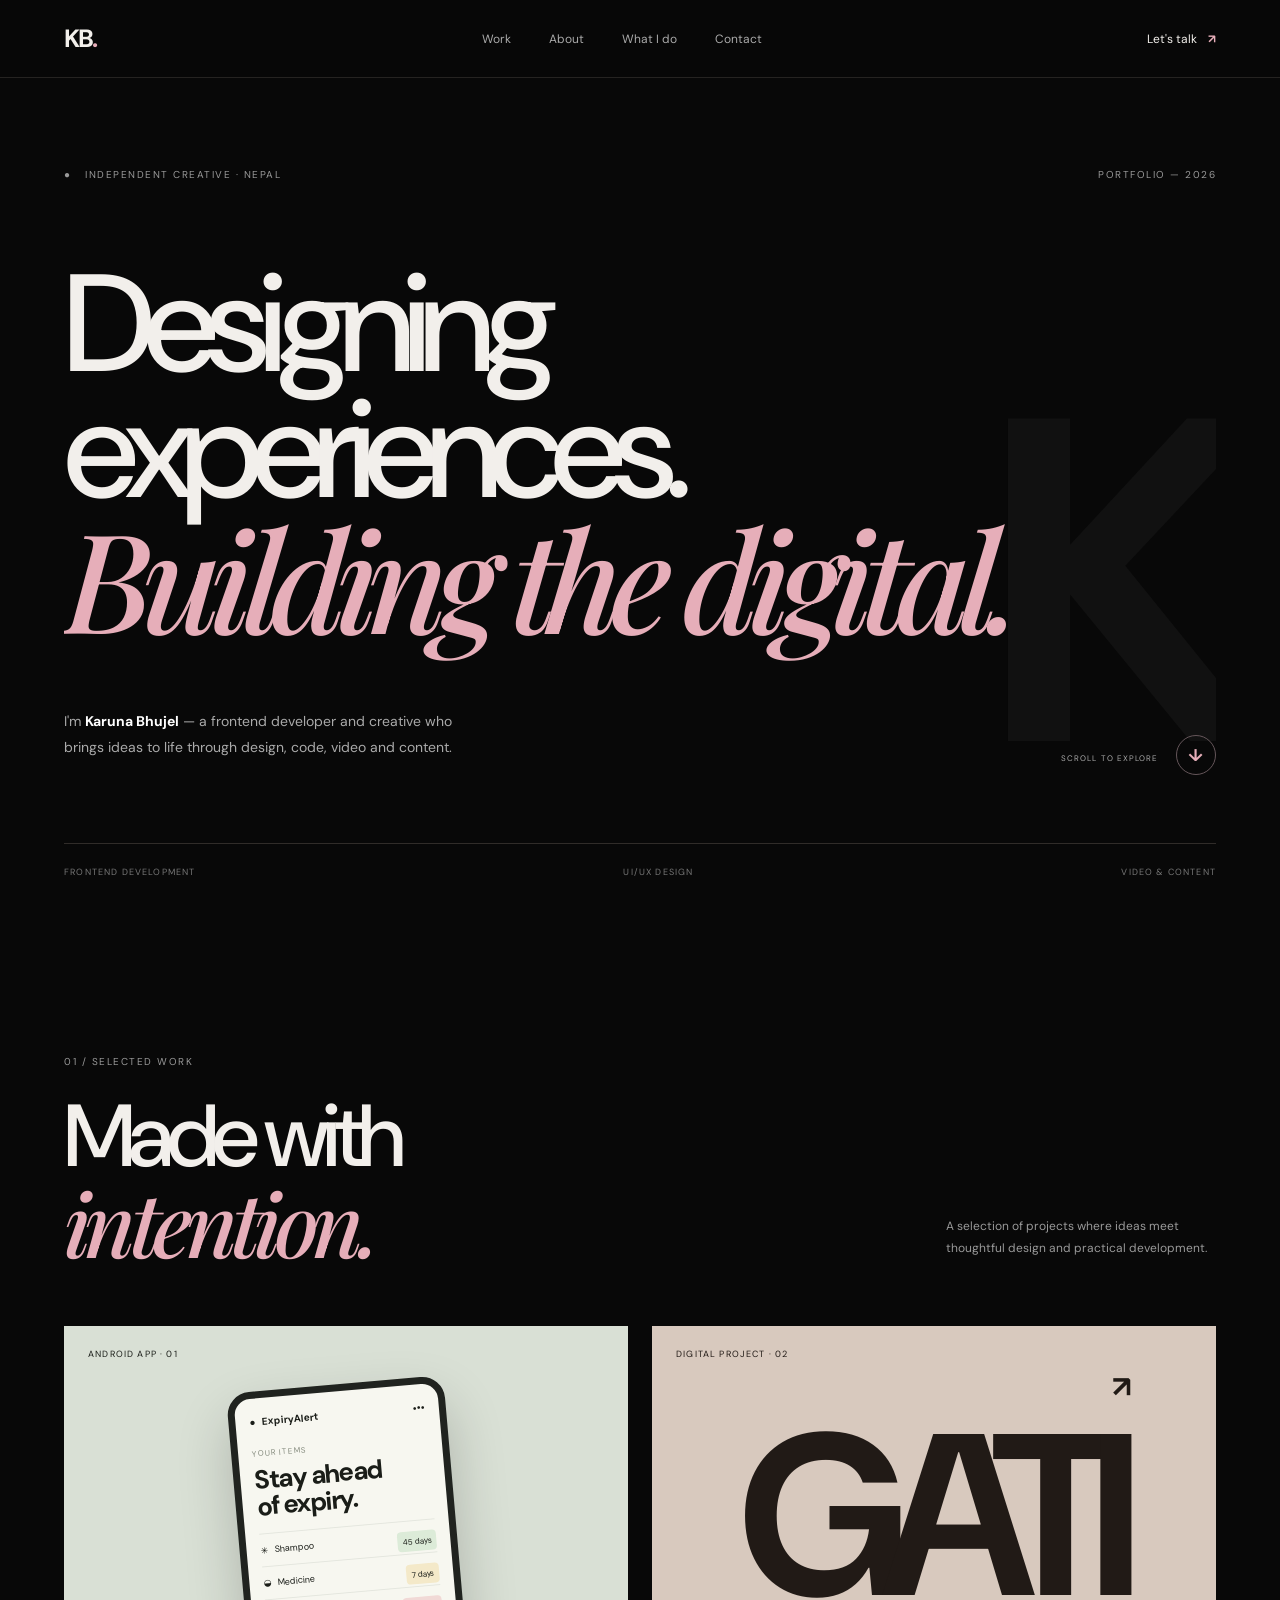
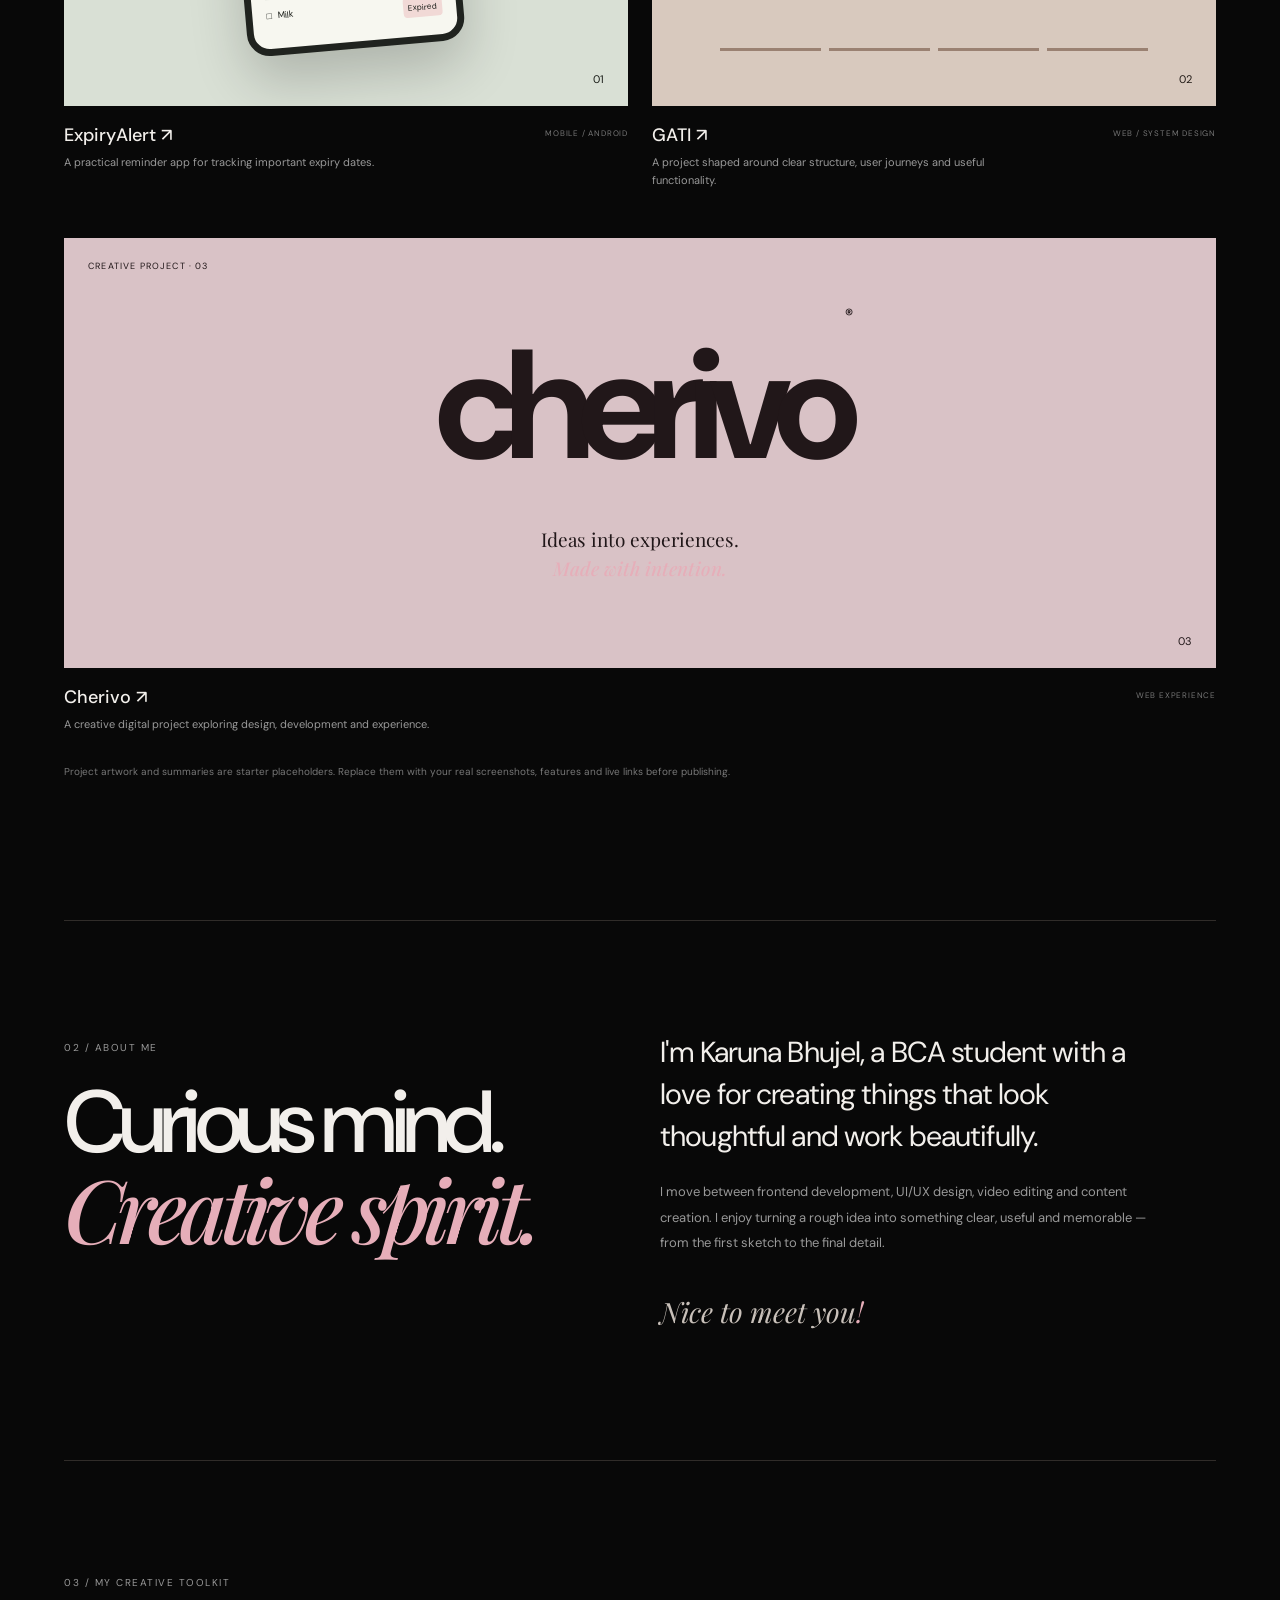
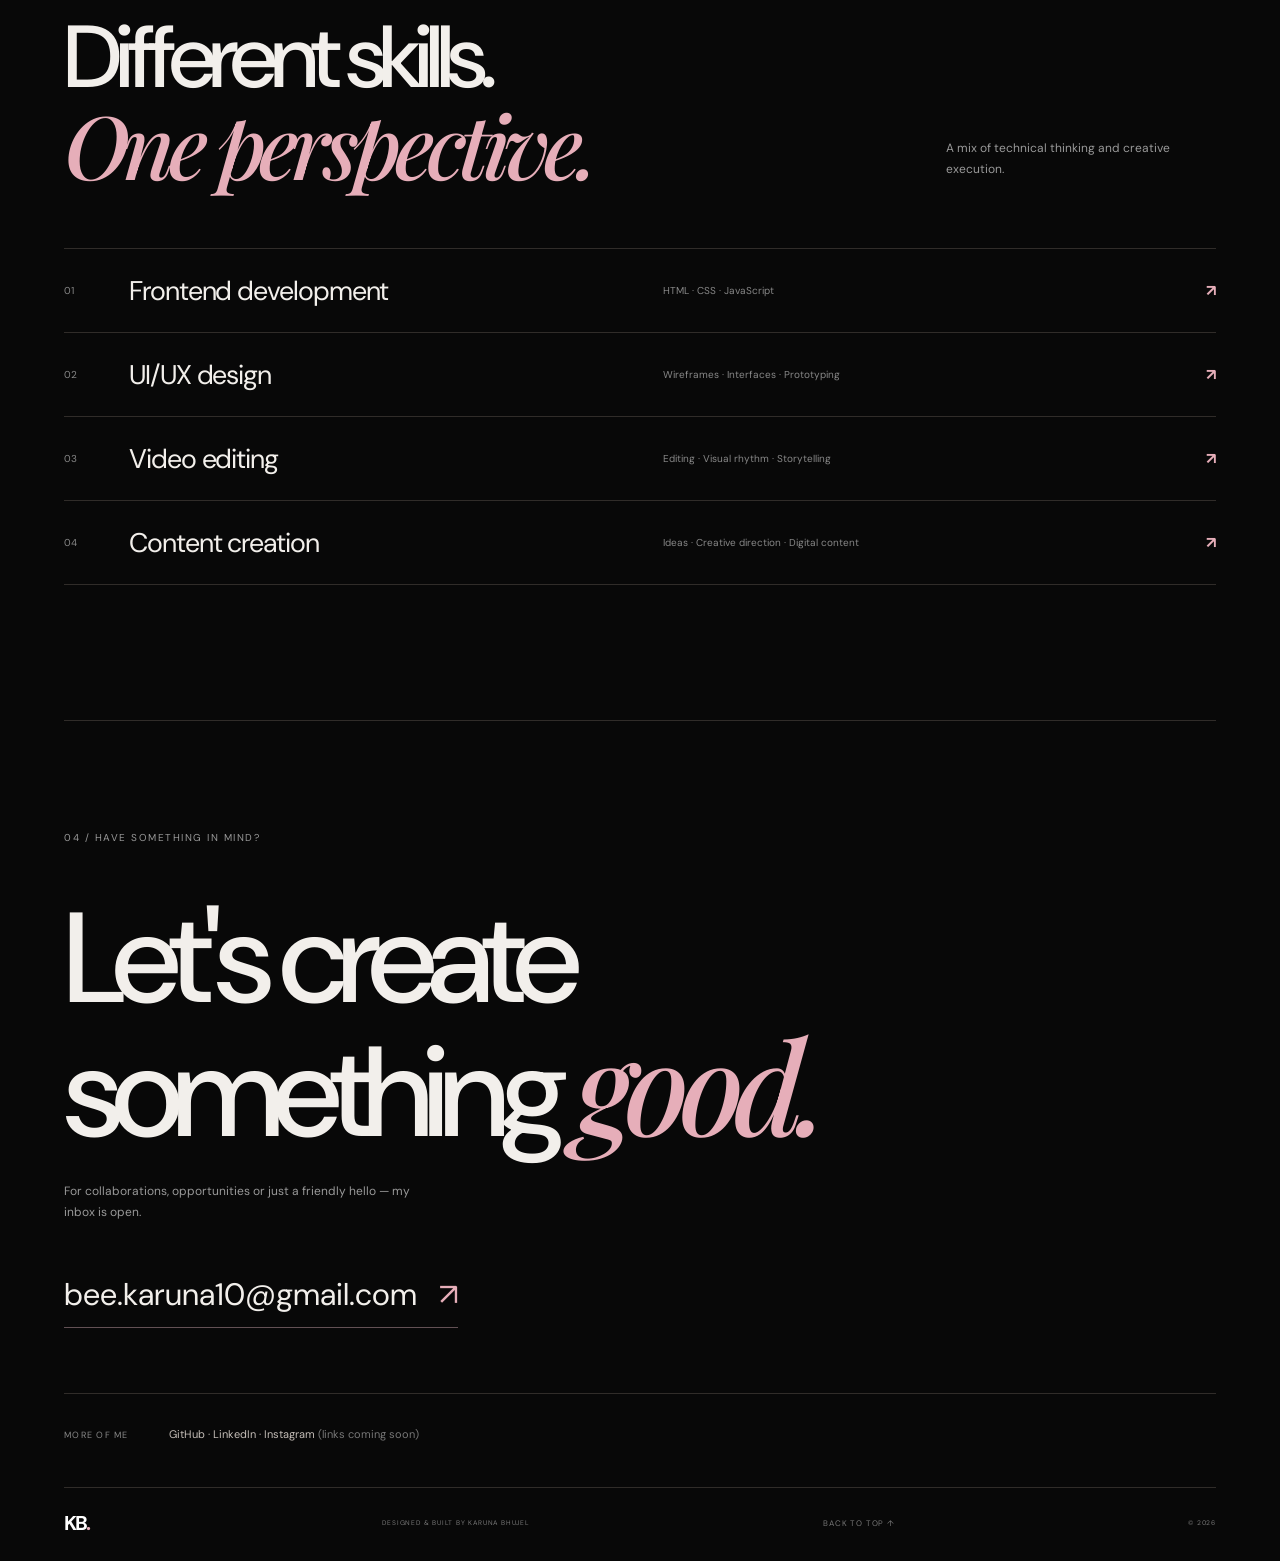
==== index.html @ ab454d73 "Add files via upload Upload portfolio files" ====
<!doctype html>
<html lang="en">
<head>
<meta charset="utf-8"><meta name="viewport" content="width=device-width, initial-scale=1">
<meta name="theme-color" content="#080808">
<meta name="description" content="Karuna Bhujel — frontend developer, UI/UX designer, video editor and content creator.">
<title>Karuna Bhujel — Creative Portfolio</title>
<link rel="preconnect" href="https://fonts.googleapis.com"><link rel="preconnect" href="https://fonts.gstatic.com" crossorigin>
<link href="https://fonts.googleapis.com/css2?family=DM+Sans:wght@400;500;600;700&family=Playfair+Display:ital,wght@1,500&display=swap" rel="stylesheet">
<link rel="stylesheet" href="style.css"><script src="script.js" defer></script>
</head>
<body>
<div class="progress"></div>
<header class="header"><a class="logo" href="#home">KB<span>.</span></a><button class="menu" aria-label="Open menu" aria-expanded="false"><i></i><i></i></button>
<nav><a href="#work">Work</a><a href="#about">About</a><a href="#services">What I do</a><a href="#contact">Contact</a></nav><a class="talk" href="#contact">Let's talk <b>↗</b></a></header>
<main>
<section class="hero wrap" id="home">
<div class="topline"><span class="eyebrow">● &nbsp; INDEPENDENT CREATIVE · NEPAL</span><span class="eyebrow">PORTFOLIO — 2026</span></div>
<h1 class="reveal">Designing<br>experiences.<br><em>Building the digital.</em></h1>
<div class="hero-bottom reveal"><p>I'm <strong>Karuna Bhujel</strong> — a frontend developer and creative who brings ideas to life through design, code, video and content.</p><a class="scroll" href="#work">SCROLL TO EXPLORE <b>↓</b></a></div>
<div class="hero-foot"><span>FRONTEND DEVELOPMENT</span><span>UI/UX DESIGN</span><span>VIDEO & CONTENT</span></div><div class="ghost">K<span>.</span></div>
</section>
<section class="section wrap" id="work"><div class="section-head reveal"><div><p class="eyebrow">01 / SELECTED WORK</p><h2>Made with<br><em>intention.</em></h2></div><p>A selection of projects where ideas meet thoughtful design and practical development.</p></div>
<div class="projects">
<article class="project reveal"><a class="art expiry" href="mailto:bee.karuna10@gmail.com?subject=About%20ExpiryAlert"><small>ANDROID APP · 01</small><div class="phone"><div class="phone-head">● &nbsp; ExpiryAlert <b>•••</b></div><label>YOUR ITEMS</label><h3>Stay ahead<br>of expiry.</h3><div class="item">✳ &nbsp; Shampoo <span class="green">45 days</span></div><div class="item">◒ &nbsp; Medicine <span class="yellow">7 days</span></div><div class="item">□ &nbsp; Milk <span class="red">Expired</span></div></div><i class="number">01</i></a><div class="caption"><div><h3>ExpiryAlert ↗</h3><p>A practical reminder app for tracking important expiry dates.</p></div><small>MOBILE / ANDROID</small></div></article>
<article class="project reveal"><a class="art gati" href="mailto:bee.karuna10@gmail.com?subject=About%20GATI"><small>DIGITAL PROJECT · 02</small><strong>GATI<span>↗</span></strong><div class="lines"><i></i><i></i><i></i><i></i></div><i class="number">02</i></a><div class="caption"><div><h3>GATI ↗</h3><p>A project shaped around clear structure, user journeys and useful functionality.</p></div><small>WEB / SYSTEM DESIGN</small></div></article>
<article class="project wide reveal"><a class="art cherivo" href="mailto:bee.karuna10@gmail.com?subject=About%20Cherivo"><small>CREATIVE PROJECT · 03</small><strong>cherivo<span>®</span></strong><p>Ideas into experiences.<br><em>Made with intention.</em></p><i class="number">03</i></a><div class="caption"><div><h3>Cherivo ↗</h3><p>A creative digital project exploring design, development and experience.</p></div><small>WEB EXPERIENCE</small></div></article></div>
<p class="note">Project artwork and summaries are starter placeholders. Replace them with your real screenshots, features and live links before publishing.</p></section>
<section class="section about wrap" id="about"><div class="section-head reveal"><div><p class="eyebrow">02 / ABOUT ME</p><h2>Curious mind.<br><em>Creative spirit.</em></h2></div></div><div class="about-copy reveal"><h3>I'm Karuna Bhujel, a BCA student with a love for creating things that look thoughtful and work beautifully.</h3><p>I move between frontend development, UI/UX design, video editing and content creation. I enjoy turning a rough idea into something clear, useful and memorable — from the first sketch to the final detail.</p><div class="signature">Nice to meet you<span>!</span></div></div></section>
<section class="section wrap services" id="services"><div class="section-head reveal"><div><p class="eyebrow">03 / MY CREATIVE TOOLKIT</p><h2>Different skills.<br><em>One perspective.</em></h2></div><p>A mix of technical thinking and creative execution.</p></div>
<div class="skill-list"><div class="skill reveal"><span>01</span><h3>Frontend development</h3><p>HTML · CSS · JavaScript</p><b>↗</b></div><div class="skill reveal"><span>02</span><h3>UI/UX design</h3><p>Wireframes · Interfaces · Prototyping</p><b>↗</b></div><div class="skill reveal"><span>03</span><h3>Video editing</h3><p>Editing · Visual rhythm · Storytelling</p><b>↗</b></div><div class="skill reveal"><span>04</span><h3>Content creation</h3><p>Ideas · Creative direction · Digital content</p><b>↗</b></div></div></section>
<section class="section contact wrap" id="contact"><p class="eyebrow reveal">04 / HAVE SOMETHING IN MIND?</p><h2 class="reveal">Let's create<br>something <em>good.</em></h2><p class="contact-copy reveal">For collaborations, opportunities or just a friendly hello — my inbox is open.</p><a class="email reveal" href="mailto:bee.karuna10@gmail.com">bee.karuna10@gmail.com <span>↗</span></a><div class="social"><small>MORE OF ME</small><p>GitHub · LinkedIn · Instagram <span>(links coming soon)</span></p></div><footer><a class="logo" href="#home">KB<span>.</span></a><small>DESIGNED & BUILT BY KARUNA BHUJEL</small><a href="#home">BACK TO TOP ↑</a><small>© 2026</small></footer></section>
</main></body></html>
---- style.css ----
*{box-sizing:border-box}html{scroll-behavior:smooth;
        scroll-padding-top:85px}body{margin:0;background:#080808;
        color:#f2efeb;
        font-family:'DM Sans',sans-serif;-webkit-font-smoothing:antialiased}a{color:inherit;
            text-decoration:none}::selection{background:#e6aeb9;
                color:#111}.wrap{width:min(1180px,90%);
                    margin:auto}.progress{position:fixed;
                        z-index:30;
                        top:0;
                        left:0;
                        height:2px;
                        width:0;
                        background:#e6aeb9}.header{height:78px;
                            padding:0 5%;display:flex;
                            align-items:center;
                            justify-content:space-between;
                            border-bottom:1px solid #252321;
                            position:sticky;
                            top:0;
                            z-index:20;
                            background:#080808ed;
                            backdrop-filter:blur(12px)}.logo{font-size:25px;
                                font-weight:700;
                                letter-spacing:-2px}.logo span,.talk b{color:#e6aeb9}.header nav{display:flex;gap:38px;
                                    font-size:12px;
                                    color:#aaa}.header nav a:hover,.talk:hover{color:#e6aeb9}.talk{font-size:12px}.talk b{margin-left:8px}.menu{display:none;background:none;
                                        border:0}.menu i{display:block;width:22px;
                                            height:1px;
                                            background:#fff;
                                            margin:6px}.hero{min-height:calc(100svh - 78px);
                                                padding-top:10vh;
                                                display:flex;
                                                flex-direction:column;
                                                position:relative;
                                                overflow:hidden}.topline{display:flex;justify-content:space-between}.eyebrow{font-size:10px;
                                                    letter-spacing:.15em;
                                                    color:#999}.hero h1{position:relative;
                                                        z-index:1;font-size:clamp(58px,10.8vw,145px);
                                                        line-height:.91;
                                                        letter-spacing:-.085em;
                                                        font-weight:500;
                                                        margin:9vh 0 5vh}.hero h1 em,h2 em,.cherivo em{font-family:'Playfair Display',serif;color:#e6aeb9;
                                                            font-weight:500}.hero-bottom{display:flex;
                                                                justify-content:space-between;
                                                                align-items:end;
                                                                position:relative;
                                                                z-index:1}.hero-bottom p{max-width:430px;
                                                                    font-size:14px;
                                                                    line-height:1.85;
                                                                    color:#aaa}.hero-bottom strong{color:#fff}.scroll{font-size:8px;
                                                                        letter-spacing:.13em;
                                                                        color:#aaa}.scroll b{display:inline-grid;place-items:center;
                                                                            width:40px;
                                                                            height:40px;
                                                                            border:1px solid #65565a;
                                                                            border-radius:50%;
                                                                            color:#e6aeb9;
                                                                            font-size:17px;
                                                                            margin-left:15px}.hero-foot{display:flex;justify-content:space-between;
                                                                                margin-top:auto;
                                                                                padding:22px 0;border-top:1px solid #302c29;
                                                                                color:#777;
                                                                                font-size:9px;
                                                                                letter-spacing:.13em}.ghost{position:absolute;
                                                                                    right:-2%;top:25%;
                                                                                    font-size:clamp(200px,36vw,480px);
                                                                                    font-weight:700;
                                                                                    letter-spacing:-.15em;color:#111;
                                                                                    pointer-events:none}.ghost span{color:#171214}.section{padding-top:145px}.section-head{display:flex;
                                                                                        justify-content:space-between;
                                                                                        align-items:end;
                                                                                        margin-bottom:55px}.section-head h2,.contact h2{font-size:clamp(48px,7vw,88px);
                                                                                            line-height:.98;
                                                                                            letter-spacing:-.075em;
                                                                                            font-weight:500;
                                                                                            margin:25px 0 0}.section-head>p{max-width:270px;
                                                                                                color:#999;
                                                                                                font-size:12px;
                                                                                                line-height:1.8}.projects{display:grid;
                                                                                                    grid-template-columns:1fr 1fr;
                                                                                                    gap:48px 24px}.wide{grid-column:1/-1}.art{height:380px;
                                                                                                        position:relative;
                                                                                                        display:flex;align-items:center;
                                                                                                        justify-content:center;
                                                                                                        overflow:hidden;
                                                                                                        transition:filter .3s}.art:hover{filter:brightness(1.06)}.art>small{position:absolute;
                                                                                                            top:22px;
                                                                                                            left:24px;
                                                                                                            font-size:9px;
                                                                                                            letter-spacing:.13em}.expiry{background:#d9e0d5;
                                                                                                                color:#1a1d18}.phone{width:218px;
                                                                                                                    background:#f7f7f0;
                                                                                                                    border:7px solid #20231f;
                                                                                                                    border-radius:23px;
                                                                                                                    padding:17px 14px;
                                                                                                                    box-shadow:0 25px 55px #0003;
                                                                                                                    transform:rotate(-5deg)}.phone-head{font-size:10px;
                                                                                                                        font-weight:bold}.phone-head b{float:right}.phone label{display:block;
                                                                                                                            font-size:8px;
                                                                                                                            color:#858b7e;
                                                                                                                            margin:20px 0 8px;
                                                                                                                            letter-spacing:.1em}.phone h3{font-size:26px;
                                                                                                                                line-height:1.02;letter-spacing:-1.5px;
                                                                                                                                margin:0 0 14px}.item{font-size:9px;
                                                                                                                                    padding:10px 0;
                                                                                                                                    border-top:1px solid #e5e7df}.item span{float:right;font-size:8px;
                                                                                                                                        padding:5px;
                                                                                                                                        border-radius:4px}.green{background:#dcebd8}.yellow{background:#f4e9c9}.red{background:#f1d9d6}.gati{background:#d8c9be;
                                                                                                                                            color:#211a16}.gati strong{font-size:clamp(120px,20vw,230px);
                                                                                                                                                letter-spacing:-.13em}.gati strong span{font-size:30px;
                                                                                                                                                    vertical-align:top;
                                                                                                                                                    letter-spacing:0}.lines{position:absolute;
                                                                                                                                                        bottom:55px;
                                                                                                                                                        left:12%;right:12%;
                                                                                                                                                        display:flex;
                                                                                                                                                        gap:8px}.lines i{height:3px;
                                                                                                                                                            background:#9a8172;
                                                                                                                                                            flex:1}.cherivo{height:430px;
                                                                                                                                                                background:#d9c2c6;
                                                                                                                                                                color:#211719;
                                                                                                                                                                flex-direction:column}.cherivo strong{font-size:clamp(70px,13vw,155px);
                                                                                                                                                                    letter-spacing:-.105em}.cherivo strong span{font-size:16px;
                                                                                                                                                                        vertical-align:top}.cherivo p{font-family:'Playfair Display',serif;
                                                                                                                                                                            font-size:19px;
                                                                                                                                                                            text-align:center;
                                                                                                                                                                            line-height:1.5}.number{position:absolute;
                                                                                                                                                                                right:24px;
                                                                                                                                                                                bottom:20px;
                                                                                                                                                                                font-size:11px;
                                                                                                                                                                                font-style:normal}.caption{display:flex;
                                                                                                                                                                                    justify-content:space-between;
                                                                                                                                                                                    padding-top:17px}.caption h3{font-size:18px;
                                                                                                                                                                                        font-weight:500;
                                                                                                                                                                                        margin:0 0 7px}.caption p{font-size:11px;
                                                                                                                                                                                            color:#999;line-height:1.6;
                                                                                                                                                                                            margin:0;max-width:390px}.caption small{font-size:8px;
                                                                                                                                                                                                letter-spacing:.1em;
                                                                                                                                                                                                color:#777;
                                                                                                                                                                                                white-space:nowrap;
                                                                                                                                                                                                padding-top:5px}.note{font-size:10px;
                                                                                                                                                                                                    color:#777;
                                                                                                                                                                                                    margin-top:30px;
                                                                                                                                                                                                    line-height:1.7}.about{border-top:1px solid #302c29;
                                                                                                                                                                                                        margin-top:140px;
                                                                                                                                                                                                        padding-top:110px;
                                                                                                                                                                                                        display:grid;
                                                                                                                                                                                                        grid-template-columns:1fr 1fr;
                                                                                                                                                                                                        gap:40px}.about .section-head{display:block;
                                                                                                                                                                                                            margin:0}.about-copy{max-width:490px}.about-copy h3{font-size:clamp(21px,2.6vw,29px);
                                                                                                                                                                                                                font-weight:400;
                                                                                                                                                                                                                line-height:1.45;
                                                                                                                                                                                                                letter-spacing:-.03em;
                                                                                                                                                                                                                margin:0 0 22px}.about-copy p{font-size:13px;
                                                                                                                                                                                                                    line-height:1.95;
                                                                                                                                                                                                                    color:#999}.signature{font-family:'Playfair Display',serif;
                                                                                                                                                                                                                        font-style:italic;
                                                                                                                                                                                                                        font-size:28px;
                                                                                                                                                                                                                        margin-top:38px;
                                                                                                                                                                                                                        color:#c8c0b9}.signature span{color:#e6aeb9}.services{border-top:1px solid #302c29;
                                                                                                                                                                                                                            margin-top:130px;
                                                                                                                                                                                                                            padding-top:105px;
                                                                                                                                                                                                                            padding-bottom:135px}.skill-list{border-top:1px solid #302c29}.skill{display:grid;
                                                                                                                                                                                                                                grid-template-columns:50px 1fr 1fr 20px;
                                                                                                                                                                                                                                gap:15px;
                                                                                                                                                                                                                                align-items:center;
                                                                                                                                                                                                                                padding:24px 0;
                                                                                                                                                                                                                                border-bottom:1px solid #302c29;
                                                                                                                                                                                                                                transition:padding .25s}.skill:hover{padding-left:8px}.skill>span,.skill p{font-size:10px;
                                                                                                                                                                                                                                    color:#888}.skill h3{font-size:clamp(18px,2.3vw,27px);
                                                                                                                                                                                                                                        font-weight:400;
                                                                                                                                                                                                                                        letter-spacing:-.04em;
                                                                                                                                                                                                                                        margin:0}.skill p{margin:0}.skill b{color:#e6aeb9;text-align:right}.contact{border-top:1px solid #302c29;
                                                                                                                                                                                                                                            padding-top:100px;
                                                                                                                                                                                                                                            padding-bottom:25px}.contact h2{font-size:clamp(62px,10vw,130px);
                                                                                                                                                                                                                                                margin:52px 0 25px}.contact-copy{max-width:350px;
                                                                                                                                                                                                                                                    color:#999;
                                                                                                                                                                                                                                                    font-size:12px;
                                                                                                                                                                                                                                                    line-height:1.8}.email{display:inline-block;
                                                                                                                                                                                                                                                        font-size:clamp(17px,3vw,31px);
                                                                                                                                                                                                                                                        margin:38px 0 65px;
                                                                                                                                                                                                                                                        border-bottom:1px solid #625054;
                                                                                                                                                                                                                                                        padding-bottom:12px}.email span{color:#e6aeb9;
                                                                                                                                                                                                                                                            margin-left:15px}.social{display:flex;gap:40px;
                                                                                                                                                                                                                                                                align-items:baseline;
                                                                                                                                                                                                                                                                border-top:1px solid #302c29;padding:22px 0 35px}.social small{font-size:9px;letter-spacing:.14em;color:#888}.social p{font-size:11px;color:#c5beb8}.social p span{color:#777}footer{border-top:1px solid #302c29;padding-top:22px;display:flex;justify-content:space-between;align-items:center;color:#777;font-size:8px;letter-spacing:.1em}footer .logo{color:#fff;font-size:20px}.reveal{opacity:0;transform:translateY(22px);transition:opacity .7s ease,transform .7s ease}.reveal.visible{opacity:1;transform:none}@media(max-width:700px){.header{height:70px}.menu{display:block}.header nav{display:none;position:absolute;top:69px;left:0;right:0;background:#0d0d0d;padding:24px 5%;flex-direction:column;gap:22px;border-bottom:1px solid #302c29}.header nav.open{display:flex}.talk{display:none}.hero{min-height:calc(92svh - 70px);padding-top:11vh}.hero h1{font-size:clamp(54px,13vw,88px);margin:10vh 0 6vh}.hero-bottom{align-items:start;flex-direction:column;gap:20px}.hero-bottom p{font-size:13px}.hero-foot{gap:12px;flex-wrap:wrap;font-size:7px}.section{padding-top:95px}.section-head{display:block;margin-bottom:38px}.section-head h2{margin-top:23px}.section-head>p{margin-top:20px}.projects{grid-template-columns:1fr;gap:37px}.wide{grid-column:auto}.art,.cherivo{height:330px}.about{grid-template-columns:1fr;gap:32px;margin-top:95px;padding-top:85px}.services{margin-top:95px;padding-top:85px;padding-bottom:95px}.skill{grid-template-columns:28px 1fr 20px;gap:10px}.skill p{grid-column:2;margin-top:4px}.skill b{grid-column:3;grid-row:1/3}.contact{padding-top:80px}.contact h2{margin-top:40px}.email{font-size:18px;margin-bottom:50px}.social{display:block}.social p{margin-top:14px}footer{gap:15px;flex-wrap:wrap}footer small:nth-of-type(1){display:none}}@media(prefers-reduced-motion:reduce){html{scroll-behavior:auto}.reveal{opacity:1;transform:none;transition:none}.skill{transition:none}}
                                                                                                                                                                                                                                                                /* Hide Netlify badge */
    #netlify-badge,
    a[href*="netlify.com"] img {
        display: none !important;
    }
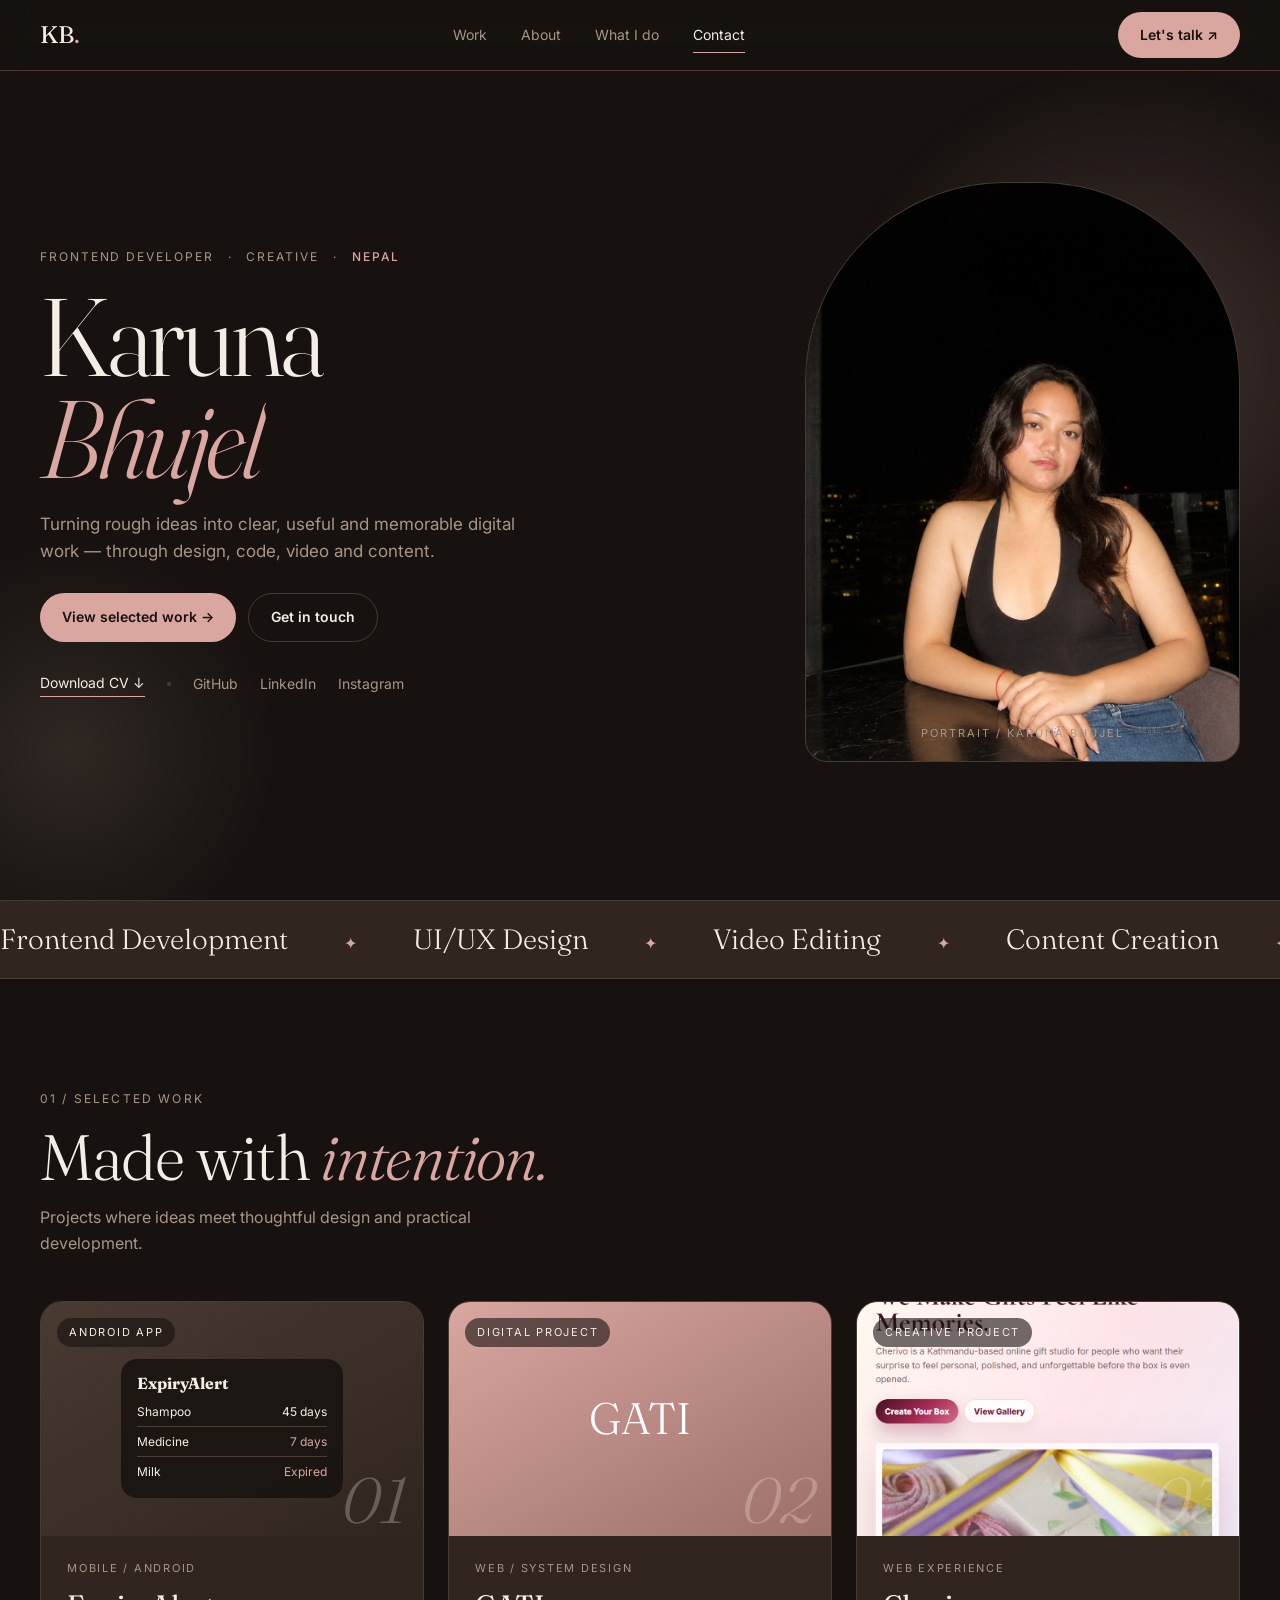
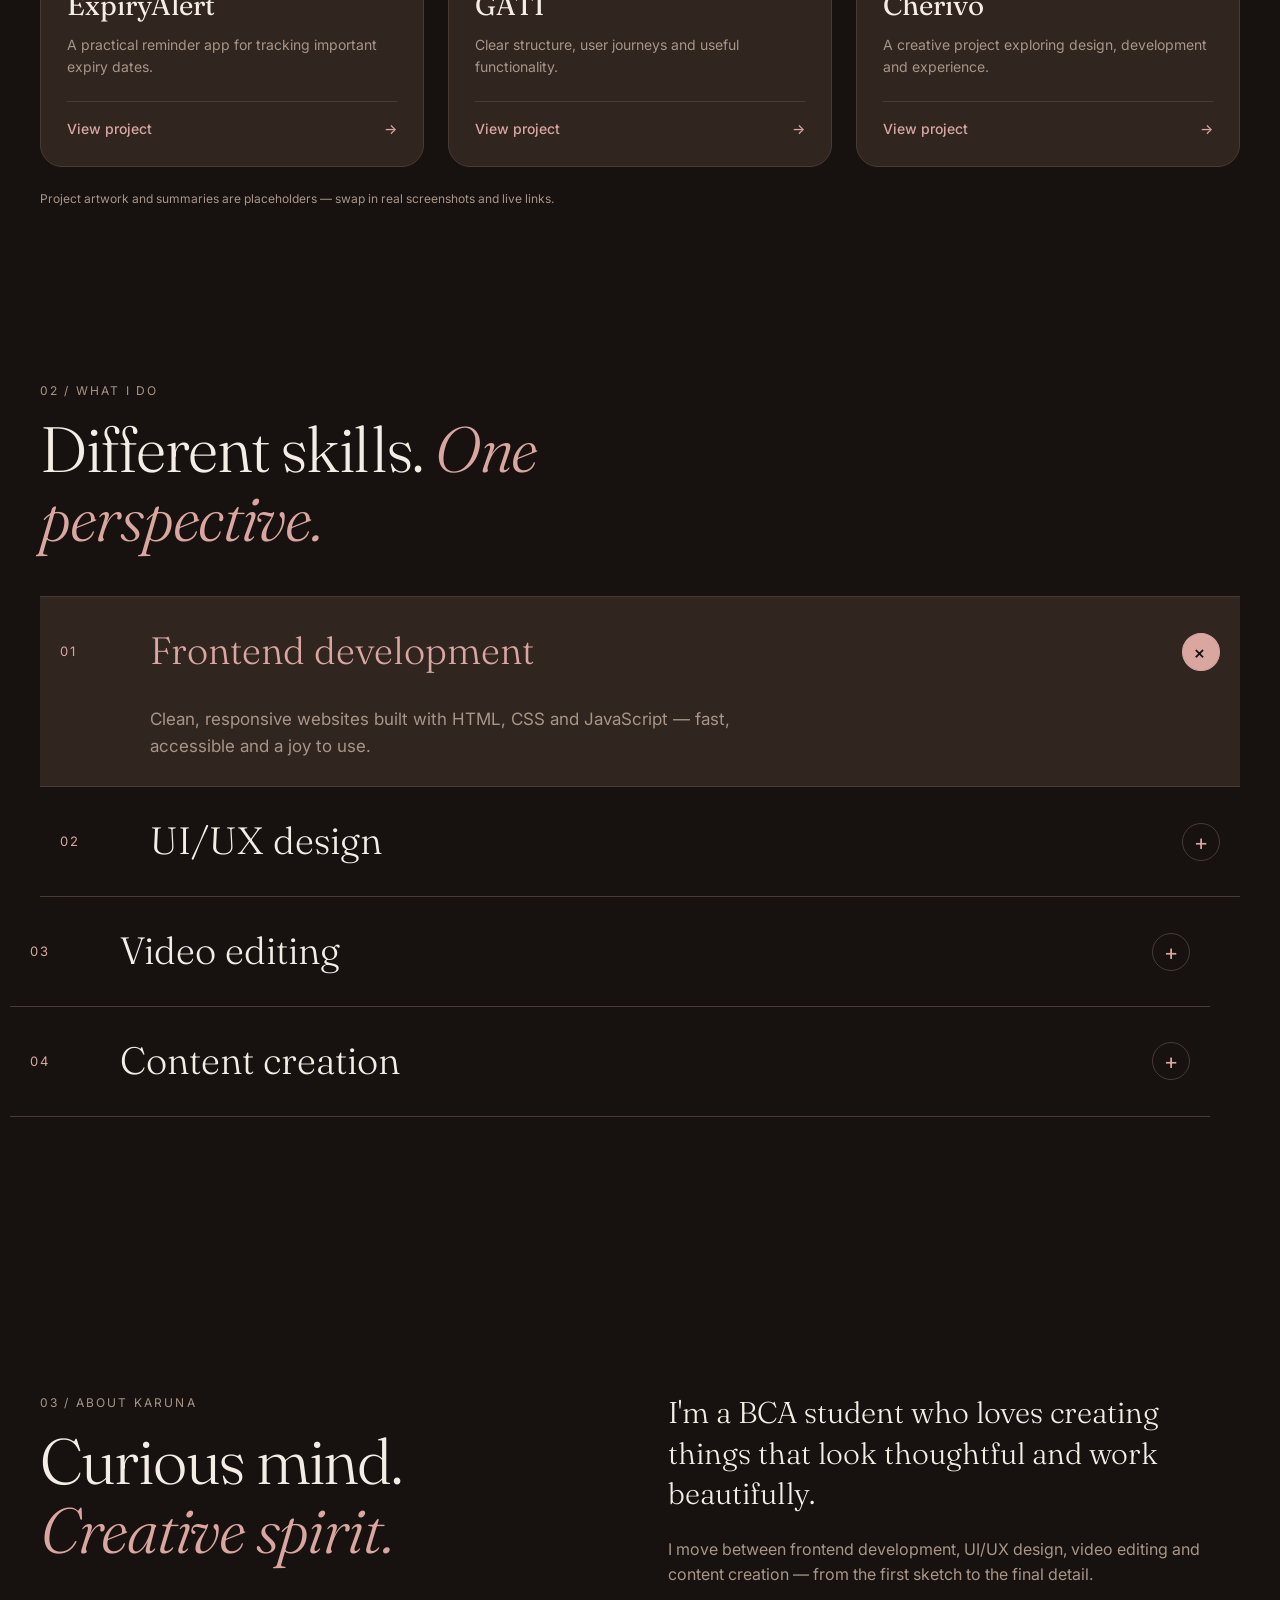
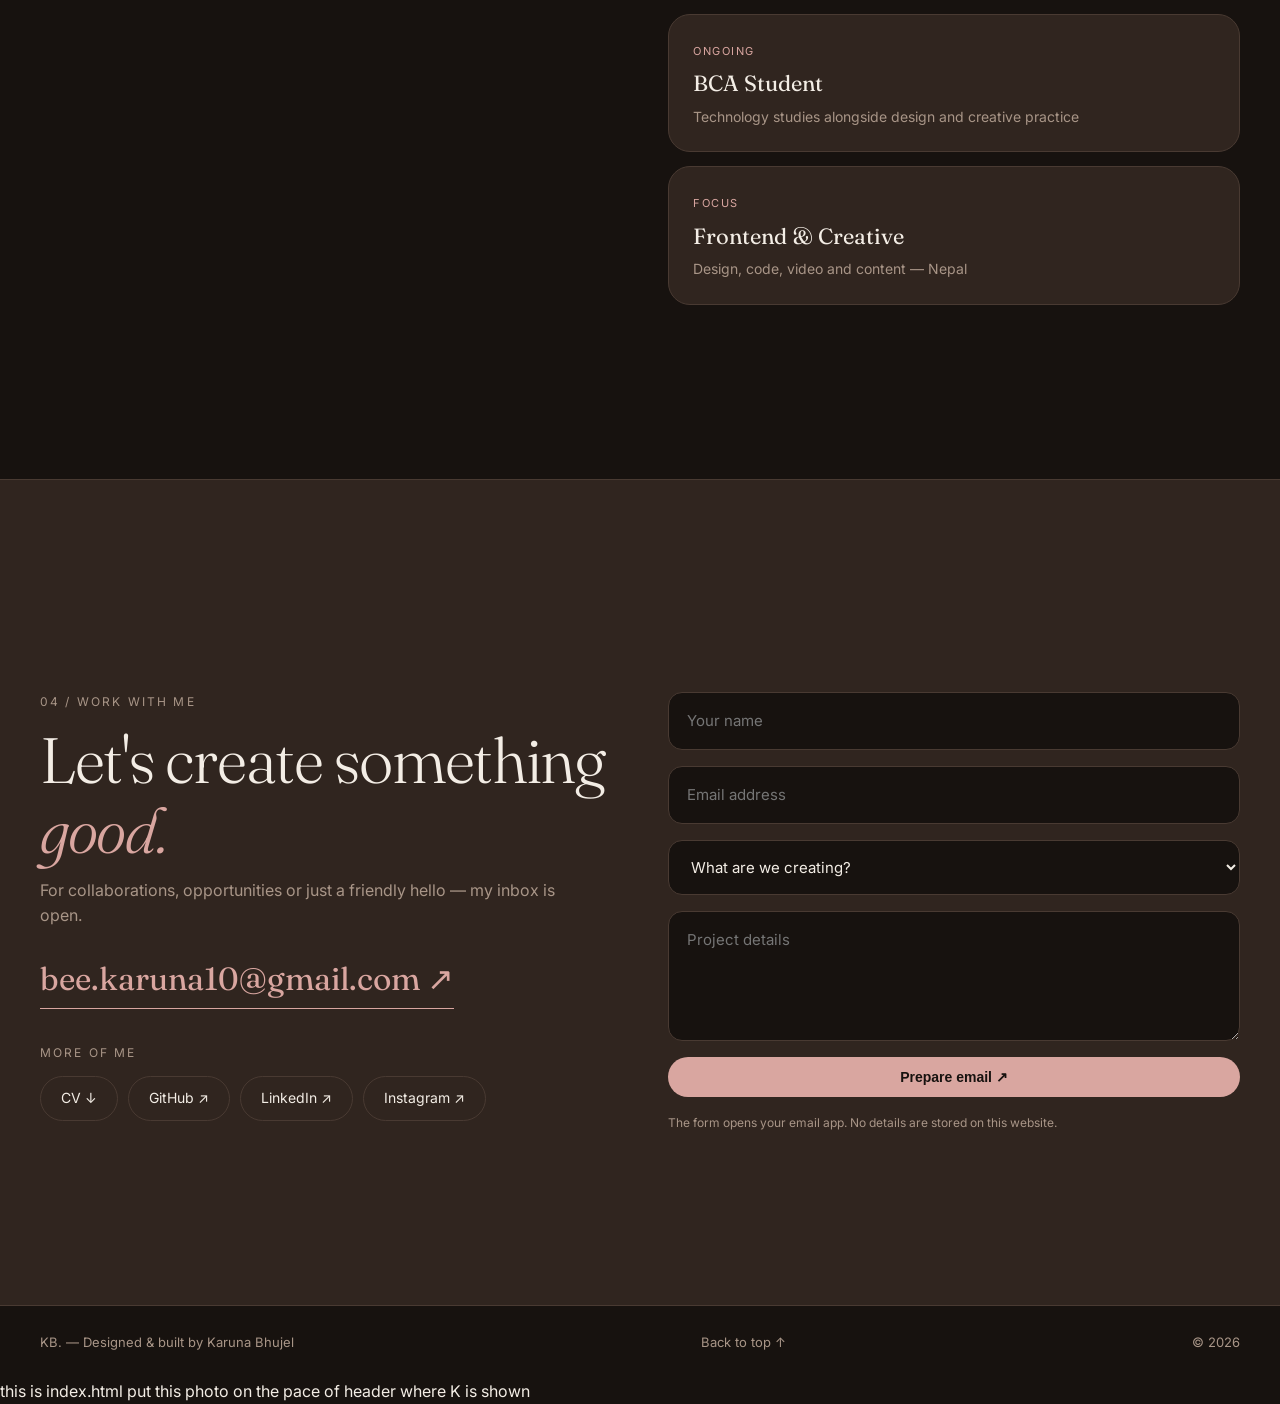
==== commit 45fb7213: "Add files via upload" ====
--- a/index.html
+++ b/index.html
@@ -1,33 +1,483 @@
 <!doctype html>
 <html lang="en">
 <head>
-<meta charset="utf-8"><meta name="viewport" content="width=device-width, initial-scale=1">
-<meta name="theme-color" content="#080808">
-<meta name="description" content="Karuna Bhujel — frontend developer, UI/UX designer, video editor and content creator.">
-<title>Karuna Bhujel — Creative Portfolio</title>
-<link rel="preconnect" href="https://fonts.googleapis.com"><link rel="preconnect" href="https://fonts.gstatic.com" crossorigin>
-<link href="https://fonts.googleapis.com/css2?family=DM+Sans:wght@400;500;600;700&family=Playfair+Display:ital,wght@1,500&display=swap" rel="stylesheet">
-<link rel="stylesheet" href="style.css"><script src="script.js" defer></script>
+<meta charset="utf-8">
+<meta name="viewport" content="width=device-width, initial-scale=1">
+<title>Karuna Bhujel — Frontend Developer & Creative</title>
+<meta name="description" content="Karuna Bhujel — frontend developer, UI/UX designer, video editor and content creator based in Nepal.">
+<meta name="theme-color" content="#17120F">
+<link rel="preconnect" href="https://fonts.googleapis.com">
+<link rel="preconnect" href="https://fonts.gstatic.com" crossorigin>
+<link href="https://fonts.googleapis.com/css2?family=Fraunces:ital,opsz,wght@0,9..144,300;0,9..144,400;1,9..144,300;1,9..144,400&family=Inter:wght@400;500;600&display=swap" rel="stylesheet">
+<style>
+:root{
+  --bg:#17120F;          /* Espresso: main background */
+  --bg-2:#30251F;        /* Soft Mocha: cards and sections */
+  --line:#493A32;        /* Warm Border: borders and dividers */
+  --text:#F3EDE5;        /* Warm Cream: headings and primary text */
+  --muted:#A89587;       /* Muted Taupe: secondary text */
+  --accent:#D9A6A0;      /* Dusty Rose: main accent */
+  --accent-2:#A89587;    /* Taupe for small labels */
+  --radius:22px;
+  --serif:'Fraunces',Georgia,serif;
+  --sans:'Inter',system-ui,sans-serif;
+}
+*{box-sizing:border-box;margin:0;padding:0}
+html{scroll-behavior:smooth;scroll-snap-type:y proximity}
+body{background:var(--bg);color:var(--text);font-family:var(--sans);line-height:1.6;-webkit-font-smoothing:antialiased;overflow-x:hidden}
+a{color:inherit;text-decoration:none}
+em{font-family:var(--serif);font-style:italic;font-weight:300;color:var(--accent)}
+.wrap{width:min(1200px,100% - 48px);margin-inline:auto}
+section{min-height:100svh;display:flex;align-items:center;padding:96px 0 56px;position:relative;scroll-snap-align:start}
+.eyebrow{font-size:12px;letter-spacing:.18em;text-transform:uppercase;color:var(--muted);margin-bottom:14px}
+h2{font-family:var(--serif);font-weight:300;font-size:clamp(34px,5.2vw,64px);line-height:1.08;letter-spacing:-.02em;max-width:16ch}
+.lead{color:var(--muted);max-width:52ch;margin-top:14px}
+
+/* nav */
+header{position:fixed;inset:0 0 auto 0;z-index:50;backdrop-filter:blur(14px);background:rgba(23,18,15,.78);border-bottom:1px solid var(--line)}
+.nav{display:flex;align-items:center;justify-content:space-between;height:70px}
+.logo{font-family:var(--serif);font-size:24px}
+.logo span{color:var(--accent)}
+.links{display:flex;gap:34px;font-size:14px;color:var(--muted)}
+.links a{position:relative;transition:color .25s}
+.links a::after{content:"";position:absolute;left:0;right:0;bottom:-7px;height:1px;background:var(--accent);transform:scaleX(0);transform-origin:left;transition:transform .35s}
+.links a:hover,.links a.active{color:var(--text)}
+.links a:hover::after,.links a.active::after{transform:scaleX(1)}
+.btn{display:inline-flex;align-items:center;gap:8px;padding:12px 22px;border-radius:999px;background:var(--accent);color:#17120F;font-weight:600;font-size:14px;transition:.25s}
+.btn{transform:translate(var(--bx,0px),var(--by,0px))}
+.btn:hover{transform:translate(var(--bx,0px),calc(var(--by,0px) - 2px));background:#e6bab5}
+.btn.ghost{background:transparent;color:var(--text);border:1px solid var(--line)}
+.btn.ghost:hover{border-color:var(--accent);color:var(--accent)}
+.menu{display:none;background:none;border:1px solid var(--line);color:var(--text);padding:8px 16px;border-radius:999px;font:inherit;font-size:13px;cursor:pointer}
+.drawer{display:none;flex-direction:column;padding:10px 24px 26px;border-top:1px solid var(--line)}
+.drawer a{padding:16px 0;border-bottom:1px solid var(--line);font-family:var(--serif);font-size:26px}
+.drawer a small{font-family:var(--sans);font-size:11px;color:var(--accent);margin-right:12px;letter-spacing:.15em}
+.drawer.open{display:flex;animation:drop .3s ease both}
+
+/* hero */
+.hero{min-height:100svh;display:flex;align-items:center;padding:100px 0 56px;overflow:hidden}
+.hero::before{content:"";position:absolute;width:620px;height:620px;right:-160px;top:6%;border-radius:50%;background:radial-gradient(circle,rgba(217,166,160,.22),transparent 68%);filter:blur(10px)}
+.hero::after{content:"";position:absolute;width:420px;height:420px;left:-140px;bottom:-60px;border-radius:50%;background:radial-gradient(circle,rgba(168,149,135,.16),transparent 70%)}
+.hero .wrap{position:relative;z-index:1;display:grid;grid-template-columns:1.25fr .75fr;gap:40px;align-items:center}
+.meta{display:flex;gap:14px;flex-wrap:wrap;font-size:12px;letter-spacing:.16em;text-transform:uppercase;color:var(--muted);margin-bottom:20px}
+.meta b{color:var(--accent);font-weight:500}
+h1{font-family:var(--serif);font-weight:300;font-size:clamp(52px,8.6vw,124px);line-height:.92;letter-spacing:-.035em}
+h1 em{display:block}
+.hero p{color:var(--muted);max-width:46ch;margin:22px 0 28px;font-size:17px}
+.cta{display:flex;flex-wrap:wrap;gap:12px}
+.portrait{aspect-ratio:3/4;border-radius:200px 200px var(--radius) var(--radius);border:1px solid var(--line);background:
+  linear-gradient(160deg,rgba(217,166,160,.38),rgba(168,149,135,.18)),var(--bg-2);display:grid;place-items:center;position:relative;overflow:hidden}
+.portrait span{font-family:var(--serif);font-size:140px;font-style:italic;font-weight:300;color:rgba(243,238,230,.9)}
+.portrait small{position:absolute;bottom:18px;left:0;right:0;text-align:center;font-size:11px;letter-spacing:.18em;text-transform:uppercase;color:var(--muted)}
+.portrait img{position:absolute;inset:0;width:100%;height:100%;object-fit:cover}
+
+/* marquee */
+.marquee{border-block:1px solid var(--line);overflow:hidden;padding:16px 0;background:var(--bg-2)}
+.track{display:flex;gap:56px;white-space:nowrap;animation:slide 26s linear infinite;width:max-content;font-family:var(--serif);font-size:28px;font-weight:300}
+.track span::after{content:"✦";color:var(--accent);margin-left:56px;font-size:16px}
+@keyframes slide{to{transform:translateX(-50%)}}
+
+/* work */
+.projects{display:grid;gap:24px;margin-top:44px;grid-template-columns:repeat(3,1fr)}
+.card{position:relative;border:1px solid var(--line);border-radius:var(--radius);background:var(--bg-2);overflow:hidden;transition:.35s;display:flex;flex-direction:column}
+.card:hover{transform:translateY(-8px);border-color:var(--accent)}
+.thumb{height:clamp(230px,26vh,300px);display:grid;place-items:center;position:relative;overflow:hidden}
+.card:nth-child(1) .thumb{background:linear-gradient(150deg,#493A32,#30251F)}
+.card:nth-child(2) .thumb{background:linear-gradient(150deg,#D9A6A0,#9c6f69)}
+.card:nth-child(3) .thumb{background:linear-gradient(150deg,#A89587,#5e4e44)}
+.thumb .tag{position:absolute;top:16px;left:16px;font-size:11px;letter-spacing:.16em;text-transform:uppercase;background:rgba(23,18,15,.6);padding:6px 12px;border-radius:999px}
+.thumb .num{position:absolute;bottom:4px;right:16px;line-height:1;font-family:var(--serif);font-style:italic;font-size:64px;opacity:.28;font-weight:300}
+.thumb .mock{width:58%;padding:12px 16px;margin-top:20px;border-radius:16px;background:rgba(23,18,15,.85);font-size:12px}
+.mock .row{display:flex;justify-content:space-between;padding:5px 0;border-bottom:1px solid var(--line)}
+.mock .row:last-child{border:0}.mock .warn{color:var(--accent)}
+.thumb .word{font-family:var(--serif);font-size:44px;font-weight:300;color:#fff}
+.info{padding:24px 26px 26px;display:flex;flex-direction:column;flex:1}
+.info small{color:var(--accent-2);font-size:11px;letter-spacing:.16em}
+.info h3{font-family:var(--serif);font-weight:400;font-size:28px;margin:6px 0}
+.info p{color:var(--muted);font-size:14px;margin-bottom:22px;flex:1}
+.info .go{display:flex;justify-content:space-between;align-items:center;margin-top:auto;padding-top:16px;border-top:1px solid var(--line);font-size:14px;font-weight:500;color:var(--accent)}
+.info .go::after{content:"";position:absolute;inset:0}
+.info .go span{transition:transform .3s}
+.card:hover .go span{transform:translateX(5px)}
+.info .go:focus-visible{outline:2px solid var(--accent);outline-offset:-2px}
+.note{margin-top:22px;font-size:12px;color:var(--muted)}
+
+/* services */
+
+.acc{margin-top:44px;border-top:1px solid var(--line)}
+.acc-item{border-bottom:1px solid var(--line);transition:background .3s}
+.acc-item.open{background:var(--bg-2)}
+.acc-head{width:100%;display:grid;grid-template-columns:70px 1fr 40px;gap:20px;align-items:center;padding:24px 20px;background:none;border:0;color:inherit;font:inherit;text-align:left;cursor:pointer}
+.acc-head .n{color:var(--accent);font-size:13px;letter-spacing:.14em}
+.acc-head h3{font-family:var(--serif);font-weight:300;font-size:clamp(24px,3vw,38px);transition:color .25s}
+.acc-head:hover h3,.acc-item.open h3{color:var(--accent)}
+.acc-head:focus-visible{outline:2px solid var(--accent);outline-offset:-2px}
+.acc-head .ico{width:38px;height:38px;border:1px solid var(--line);border-radius:50%;display:grid;place-items:center;justify-self:end;color:var(--accent);font-size:22px;line-height:1;transition:.3s}
+.acc-item.open .ico{transform:rotate(45deg);background:var(--accent);border-color:var(--accent);color:#17120F}
+.acc-panel{display:grid;grid-template-rows:0fr;transition:grid-template-rows .4s ease}
+.acc-item.open .acc-panel{grid-template-rows:1fr}
+.acc-panel>div{overflow:hidden}
+.acc-panel p{padding:0 20px 26px 110px;max-width:68ch;color:var(--muted);font-size:17px}
+
+/* about */
+.about{display:grid;grid-template-columns:1fr 1fr;gap:56px;align-items:start}
+.about p{color:var(--muted);margin-bottom:18px}
+.about .big{font-family:var(--serif);font-size:clamp(22px,2.4vw,30px);font-weight:300;color:var(--text);line-height:1.35}
+.facts{display:grid;gap:14px;margin-top:26px}
+.fact{padding:22px 24px;border:1px solid var(--line);border-radius:var(--radius);background:var(--bg-2)}
+.fact small{color:var(--accent);letter-spacing:.14em;font-size:11px;text-transform:uppercase}
+.fact h4{font-family:var(--serif);font-weight:400;font-size:22px;margin:4px 0 2px}
+.fact span{color:var(--muted);font-size:14px}
+
+/* contact */
+.contact{background:var(--bg-2);border-top:1px solid var(--line);min-height:calc(100svh - 74px)}
+.cgrid{display:grid;grid-template-columns:1fr 1fr;gap:56px;align-items:start}
+.mail{display:inline-block;margin-top:24px;font-family:var(--serif);font-size:clamp(20px,2.6vw,32px);border-bottom:1px solid var(--accent);padding-bottom:4px;color:var(--accent)}
+form{display:grid;gap:16px}
+input,select,textarea{width:100%;background:var(--bg);border:1px solid var(--line);color:var(--text);padding:16px 18px;border-radius:14px;font:inherit;font-size:15px}
+input:focus,select:focus,textarea:focus{outline:2px solid var(--accent-2);outline-offset:1px}
+textarea{min-height:130px;resize:vertical}
+form small{color:var(--muted);font-size:12px}
+.hero-links{display:flex;flex-wrap:wrap;align-items:center;gap:10px 22px;margin-top:30px;font-size:14px;color:var(--muted)}
+.hero-links a{transition:.25s}
+.hero-links a:hover{color:var(--accent)}
+.hero-links .cv{color:var(--text);border-bottom:1px solid var(--accent);padding-bottom:2px}
+.hero-links .dot{width:4px;height:4px;border-radius:50%;background:var(--line)}
+.socials{display:flex;flex-wrap:wrap;align-items:center;gap:10px;margin-top:34px}
+.socials small{width:100%;font-size:12px;letter-spacing:.18em;text-transform:uppercase;color:var(--muted);margin-bottom:4px}
+.socials a{padding:10px 20px;border:1px solid var(--line);border-radius:999px;font-size:14px;transition:.25s}
+.socials a:hover{border-color:var(--accent);color:var(--accent);transform:translateY(-2px)}
+footer{padding:26px 0;border-top:1px solid var(--line);font-size:13px;color:var(--muted)}
+footer .wrap{display:flex;justify-content:space-between;flex-wrap:wrap;gap:12px}
+
+.reveal{opacity:0;transform:translateY(28px);transition:1s cubic-bezier(.2,.7,.2,1)}
+.reveal.in{opacity:1;transform:none}
+
+/* ---------- motion ---------- */
+@keyframes up{from{opacity:0;transform:translateY(26px)}to{opacity:1;transform:none}}
+@keyframes drop{from{opacity:0;transform:translateY(-10px)}to{opacity:1;transform:none}}
+@keyframes arch{from{opacity:0;transform:translateY(60px) scale(.94)}to{opacity:1;transform:none}}
+@keyframes float{0%,100%{transform:translateY(0)}50%{transform:translateY(-14px)}}
+@keyframes drift1{to{transform:translate(-70px,50px) scale(1.12)}}
+@keyframes drift2{to{transform:translate(80px,-60px) scale(1.18)}}
+@keyframes spin{to{transform:rotate(360deg)}}
+.hero::before{animation:drift1 14s ease-in-out infinite alternate}
+.hero::after{animation:drift2 17s ease-in-out infinite alternate}
+.meta{animation:up .9s .05s both cubic-bezier(.2,.7,.2,1)}
+.hero p{animation:up .9s .6s both cubic-bezier(.2,.7,.2,1)}
+.cta{animation:up .9s .75s both cubic-bezier(.2,.7,.2,1)}
+.hero-links{animation:up .9s .9s both cubic-bezier(.2,.7,.2,1)}
+.portrait{animation:arch 1.3s .25s both cubic-bezier(.2,.7,.2,1),float 7s 1.6s ease-in-out infinite}
+.portrait span{display:inline-block;animation:up 1s .9s both cubic-bezier(.2,.7,.2,1)}
+.marquee:hover .track{animation-play-state:paused}
+.track span::after{display:inline-block;animation:spin 8s linear infinite}
+
+/* word-by-word headings */
+.w{display:inline-block;overflow:hidden;vertical-align:top;padding:.1em .06em .16em;margin:-.1em -.06em -.16em}
+.w>span{display:inline-block;transform:translateY(118%);transition:transform .95s cubic-bezier(.2,.7,.2,1);transition-delay:calc(var(--base,0s) + var(--i) * 70ms)}
+.split.in .w>span{transform:none}
+
+/* scroll progress + cursor glow */
+#bar{position:fixed;top:0;left:0;right:0;height:3px;z-index:60;background:var(--accent);transform:scaleX(var(--p,0));transform-origin:left}
+.glow{position:fixed;left:0;top:0;width:560px;height:560px;margin:-280px 0 0 -280px;border-radius:50%;pointer-events:none;z-index:1;background:radial-gradient(circle,rgba(217,166,160,.11),transparent 65%);transform:translate3d(var(--x,-999px),var(--y,-999px),0);opacity:0;transition:opacity .5s}
+.glow.on{opacity:1}
+
+/* card parallax */
+.thumb .mock,.thumb .word{transform:translate(calc(var(--mx,0) * 10px),calc(var(--my,0) * 10px));transition:transform .25s ease-out}
+.thumb .num{transform:translate(calc(var(--mx,0) * -9px),calc(var(--my,0) * -9px));transition:transform .25s ease-out}
+.card:hover .thumb{filter:brightness(1.06)}
+
+/* reveal variants */
+.card.reveal{transform:translateY(44px) scale(.96)}
+.acc-item.reveal{transform:translateX(-30px)}
+.fact.reveal{transform:translateX(30px)}
+
+
+@media(max-width:900px){
+  .links,.nav>.btn{display:none}.menu{display:block}
+  .hero .wrap,.about,.cgrid{grid-template-columns:1fr}
+  .portrait{max-width:320px}
+  .projects{grid-template-columns:1fr}
+  section{padding:88px 0 48px}
+  .acc-head{grid-template-columns:44px 1fr 38px;padding:24px 8px;gap:14px}
+  .acc-panel p{padding:0 8px 26px 66px;font-size:16px}
+  .hero{padding:96px 0 48px}
+  footer .wrap{flex-direction:column;align-items:center;text-align:center}
+}
+@media(prefers-reduced-motion:reduce){*,*::before,*::after{animation:none!important;transition:none!important}.reveal{opacity:1!important;transform:none!important}.w>span{transform:none!important}.glow,#bar{display:none}html{scroll-behavior:auto;scroll-snap-type:none}}
+</style>
 </head>
 <body>
-<div class="progress"></div>
-<header class="header"><a class="logo" href="#home">KB<span>.</span></a><button class="menu" aria-label="Open menu" aria-expanded="false"><i></i><i></i></button>
-<nav><a href="#work">Work</a><a href="#about">About</a><a href="#services">What I do</a><a href="#contact">Contact</a></nav><a class="talk" href="#contact">Let's talk <b>↗</b></a></header>
-<main>
-<section class="hero wrap" id="home">
-<div class="topline"><span class="eyebrow">● &nbsp; INDEPENDENT CREATIVE · NEPAL</span><span class="eyebrow">PORTFOLIO — 2026</span></div>
-<h1 class="reveal">Designing<br>experiences.<br><em>Building the digital.</em></h1>
-<div class="hero-bottom reveal"><p>I'm <strong>Karuna Bhujel</strong> — a frontend developer and creative who brings ideas to life through design, code, video and content.</p><a class="scroll" href="#work">SCROLL TO EXPLORE <b>↓</b></a></div>
-<div class="hero-foot"><span>FRONTEND DEVELOPMENT</span><span>UI/UX DESIGN</span><span>VIDEO & CONTENT</span></div><div class="ghost">K<span>.</span></div>
-</section>
-<section class="section wrap" id="work"><div class="section-head reveal"><div><p class="eyebrow">01 / SELECTED WORK</p><h2>Made with<br><em>intention.</em></h2></div><p>A selection of projects where ideas meet thoughtful design and practical development.</p></div>
-<div class="projects">
-<article class="project reveal"><a class="art expiry" href="mailto:bee.karuna10@gmail.com?subject=About%20ExpiryAlert"><small>ANDROID APP · 01</small><div class="phone"><div class="phone-head">● &nbsp; ExpiryAlert <b>•••</b></div><label>YOUR ITEMS</label><h3>Stay ahead<br>of expiry.</h3><div class="item">✳ &nbsp; Shampoo <span class="green">45 days</span></div><div class="item">◒ &nbsp; Medicine <span class="yellow">7 days</span></div><div class="item">□ &nbsp; Milk <span class="red">Expired</span></div></div><i class="number">01</i></a><div class="caption"><div><h3>ExpiryAlert ↗</h3><p>A practical reminder app for tracking important expiry dates.</p></div><small>MOBILE / ANDROID</small></div></article>
-<article class="project reveal"><a class="art gati" href="mailto:bee.karuna10@gmail.com?subject=About%20GATI"><small>DIGITAL PROJECT · 02</small><strong>GATI<span>↗</span></strong><div class="lines"><i></i><i></i><i></i><i></i></div><i class="number">02</i></a><div class="caption"><div><h3>GATI ↗</h3><p>A project shaped around clear structure, user journeys and useful functionality.</p></div><small>WEB / SYSTEM DESIGN</small></div></article>
-<article class="project wide reveal"><a class="art cherivo" href="mailto:bee.karuna10@gmail.com?subject=About%20Cherivo"><small>CREATIVE PROJECT · 03</small><strong>cherivo<span>®</span></strong><p>Ideas into experiences.<br><em>Made with intention.</em></p><i class="number">03</i></a><div class="caption"><div><h3>Cherivo ↗</h3><p>A creative digital project exploring design, development and experience.</p></div><small>WEB EXPERIENCE</small></div></article></div>
-<p class="note">Project artwork and summaries are starter placeholders. Replace them with your real screenshots, features and live links before publishing.</p></section>
-<section class="section about wrap" id="about"><div class="section-head reveal"><div><p class="eyebrow">02 / ABOUT ME</p><h2>Curious mind.<br><em>Creative spirit.</em></h2></div></div><div class="about-copy reveal"><h3>I'm Karuna Bhujel, a BCA student with a love for creating things that look thoughtful and work beautifully.</h3><p>I move between frontend development, UI/UX design, video editing and content creation. I enjoy turning a rough idea into something clear, useful and memorable — from the first sketch to the final detail.</p><div class="signature">Nice to meet you<span>!</span></div></div></section>
-<section class="section wrap services" id="services"><div class="section-head reveal"><div><p class="eyebrow">03 / MY CREATIVE TOOLKIT</p><h2>Different skills.<br><em>One perspective.</em></h2></div><p>A mix of technical thinking and creative execution.</p></div>
-<div class="skill-list"><div class="skill reveal"><span>01</span><h3>Frontend development</h3><p>HTML · CSS · JavaScript</p><b>↗</b></div><div class="skill reveal"><span>02</span><h3>UI/UX design</h3><p>Wireframes · Interfaces · Prototyping</p><b>↗</b></div><div class="skill reveal"><span>03</span><h3>Video editing</h3><p>Editing · Visual rhythm · Storytelling</p><b>↗</b></div><div class="skill reveal"><span>04</span><h3>Content creation</h3><p>Ideas · Creative direction · Digital content</p><b>↗</b></div></div></section>
-<section class="section contact wrap" id="contact"><p class="eyebrow reveal">04 / HAVE SOMETHING IN MIND?</p><h2 class="reveal">Let's create<br>something <em>good.</em></h2><p class="contact-copy reveal">For collaborations, opportunities or just a friendly hello — my inbox is open.</p><a class="email reveal" href="mailto:bee.karuna10@gmail.com">bee.karuna10@gmail.com <span>↗</span></a><div class="social"><small>MORE OF ME</small><p>GitHub · LinkedIn · Instagram <span>(links coming soon)</span></p></div><footer><a class="logo" href="#home">KB<span>.</span></a><small>DESIGNED & BUILT BY KARUNA BHUJEL</small><a href="#home">BACK TO TOP ↑</a><small>© 2026</small></footer></section>
-</main></body></html>+<div id="bar" aria-hidden="true"></div>
+<div class="glow" id="glow" aria-hidden="true"></div>
+<header>
+  <div class="wrap nav">
+    <a href="#home" class="logo">KB<span>.</span></a>
+    <nav class="links"><a href="#work">Work</a><a href="#about">About</a><a href="#services">What I do</a><a href="#contact">Contact</a></nav>
+    <a class="btn" href="#contact">Let's talk ↗</a>
+    <button class="menu" id="menu" aria-expanded="false">Menu</button>
+  </div>
+  <nav class="drawer" id="drawer">
+    <a href="#work"><small>01</small>Work</a><a href="#about"><small>02</small>About</a>
+    <a href="#services"><small>03</small>What I do</a><a href="#contact"><small>04</small>Contact</a>
+  </nav>
+</header>
+
+<main id="home">
+  <section class="hero">
+    <div class="wrap">
+      <div>
+        <div class="meta"><span>Frontend developer</span><span>·</span><span>Creative</span><span>·</span><b>Nepal</b></div>
+        <h1>Karuna <em>Bhujel</em></h1>
+        <p>Turning rough ideas into clear, useful and memorable digital work — through design, code, video and content.</p>
+        <div class="cta">
+          <a class="btn" href="#work">View selected work →</a>
+          <a class="btn ghost" href="#contact">Get in touch</a>
+        </div>
+        <div class="hero-links">
+          <!-- CV: put your file next to index.html and name it Karuna-Bhujel-CV.pdf (or change the href) -->
+          <a class="cv" href="Karuna-Bhujel-CV.pdf" download>Download CV ↓</a>
+          <span class="dot"></span>
+          <!-- SOCIAL LINKS: replace each URL with your own profile -->
+          <a href="https://github.com/karuna37" target="_blank" rel="noopener">GitHub</a>
+          <a href="https://www.linkedin.com/in/karuna-bhujel-b2a98234b" target="_blank" rel="noopener">LinkedIn</a>
+          <a href="https://www.instagram.com/karunaa__b/?hl=en" target="_blank" rel="noopener">Instagram</a>
+        </div>
+      </div>
+      <div class="portrait">
+        <img src="[data-uri]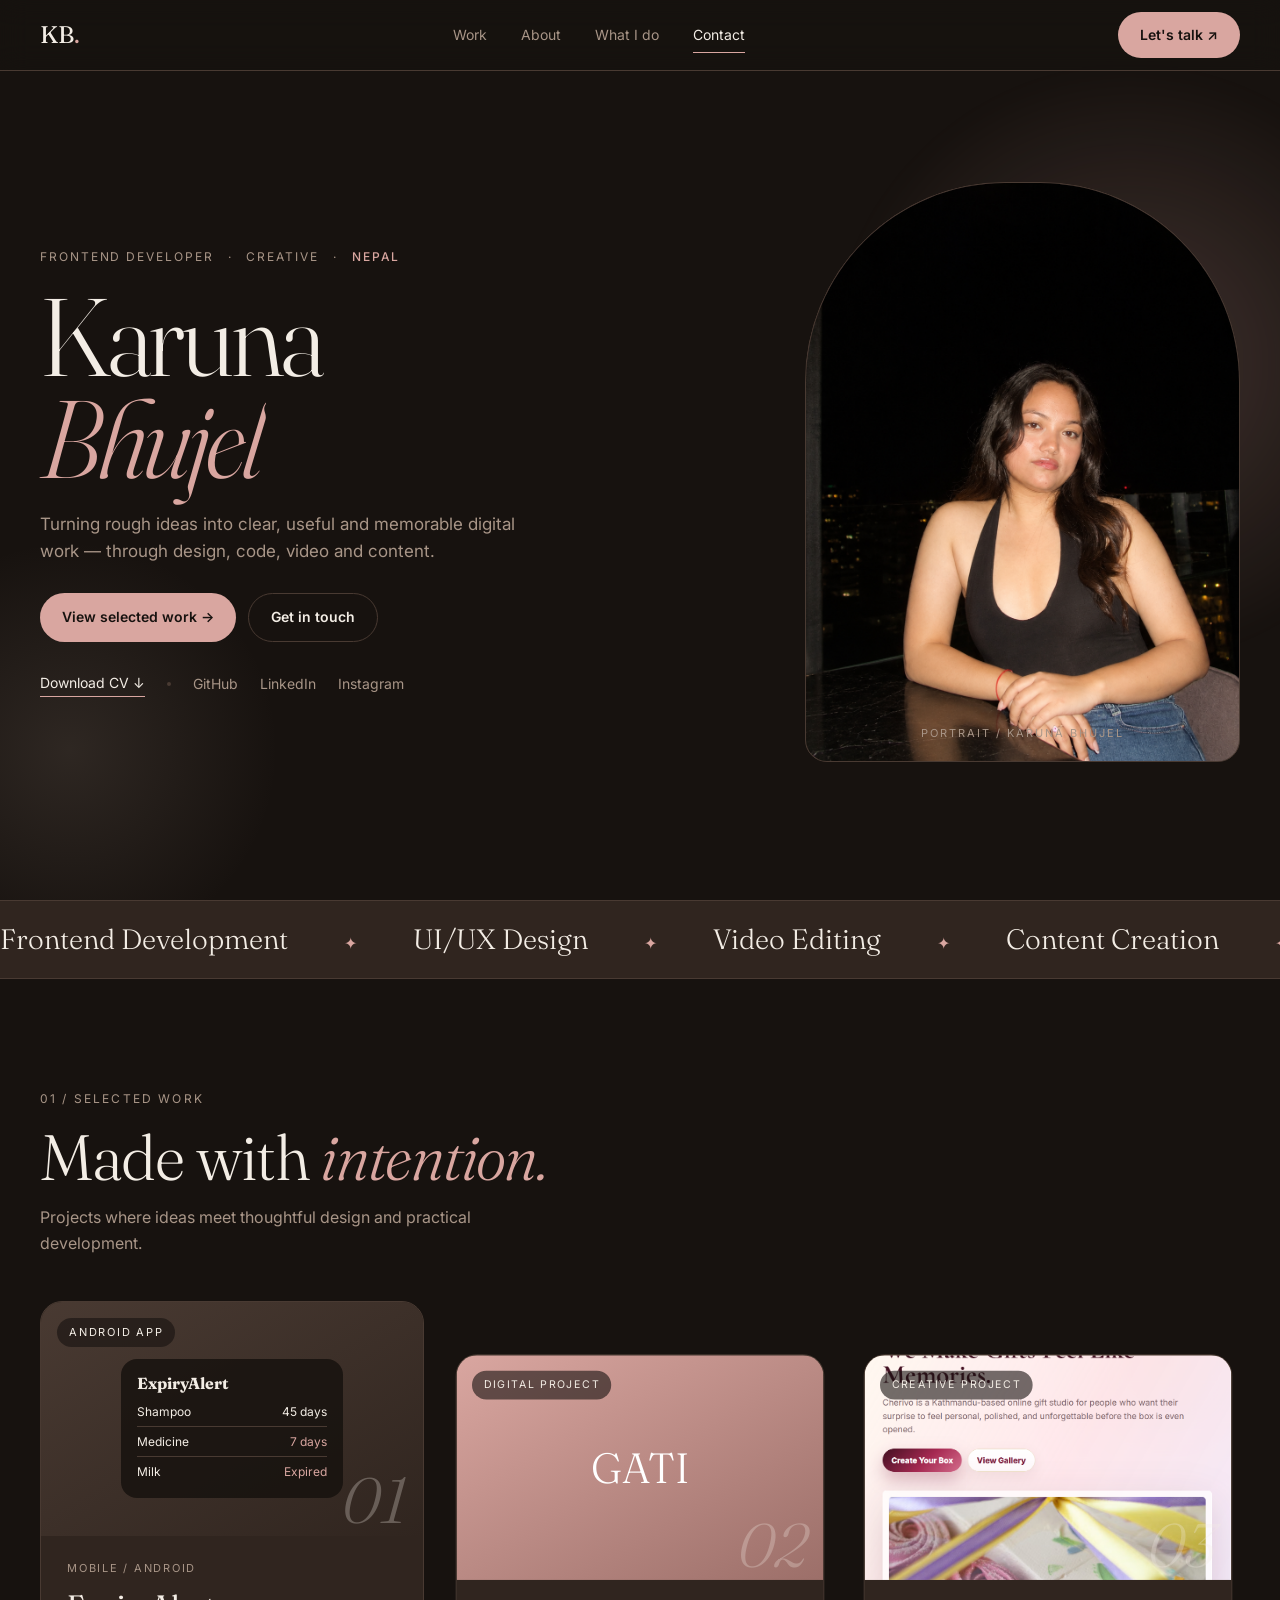
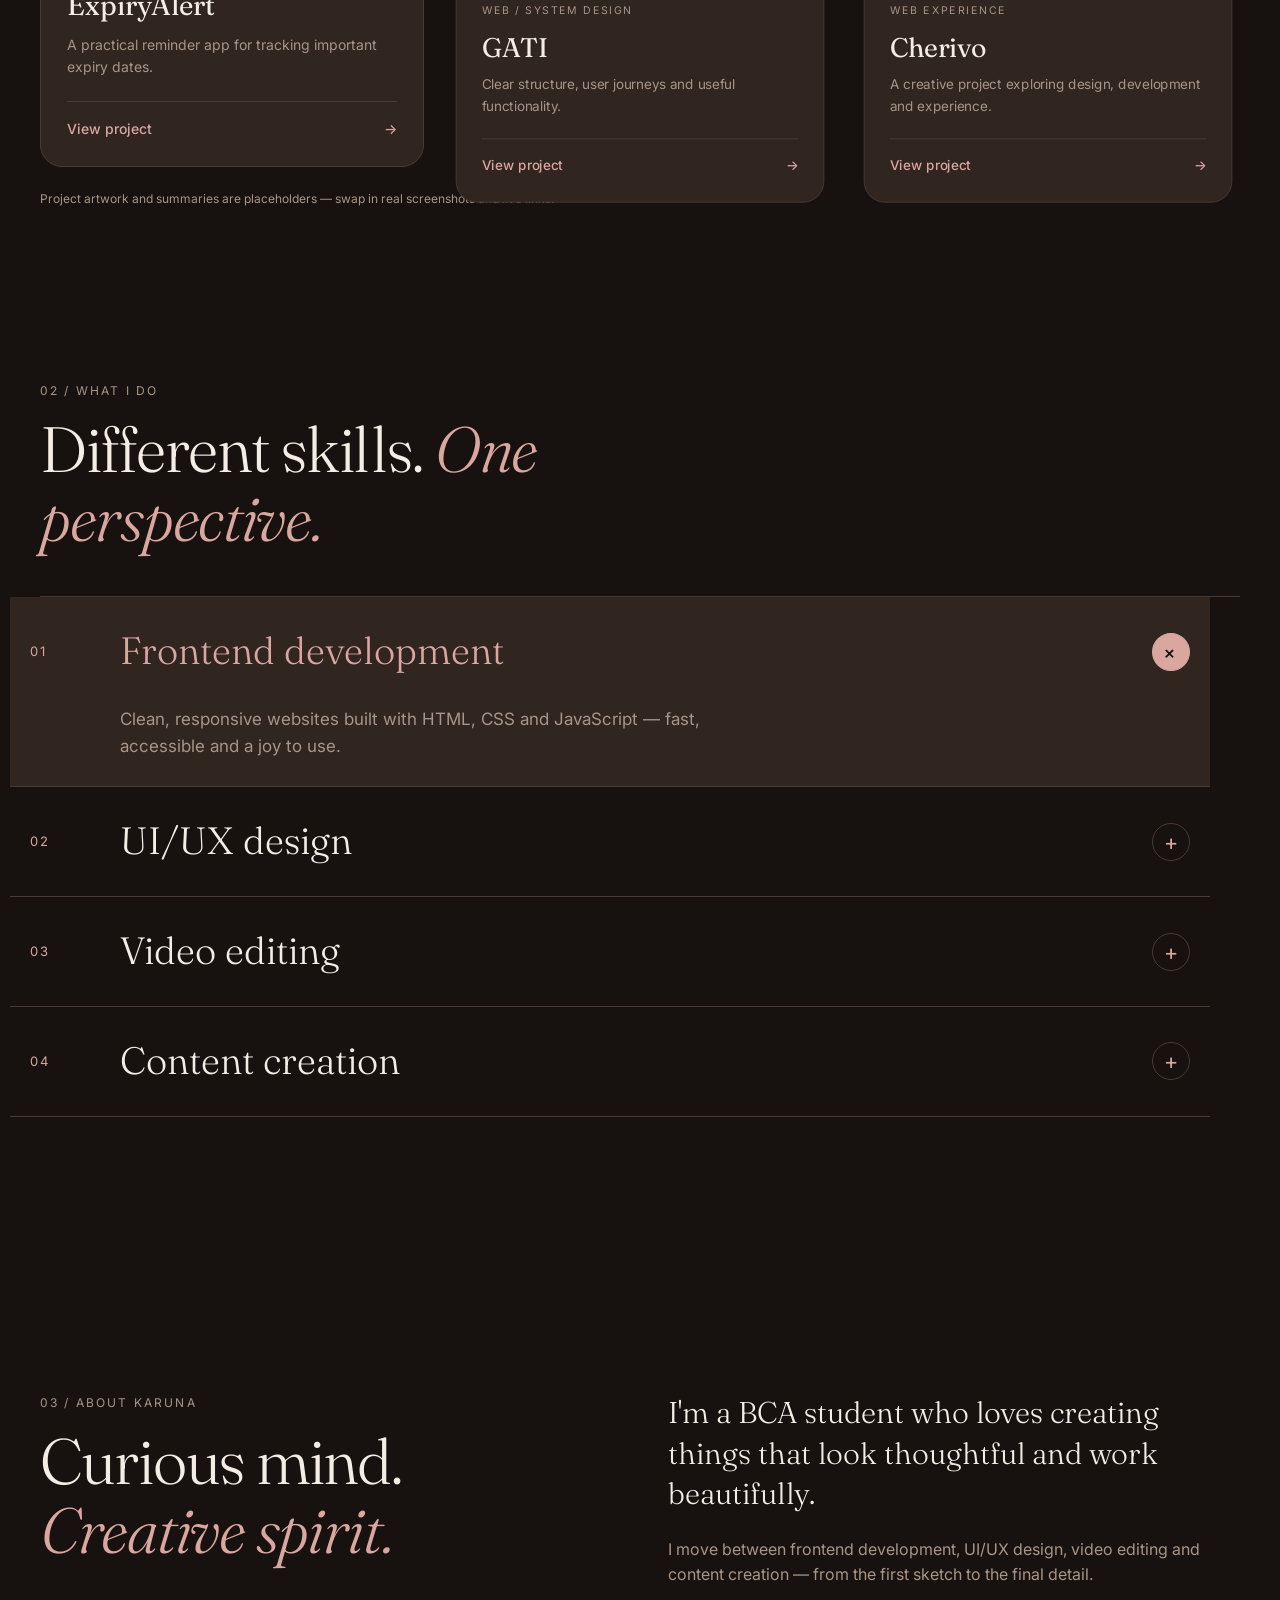
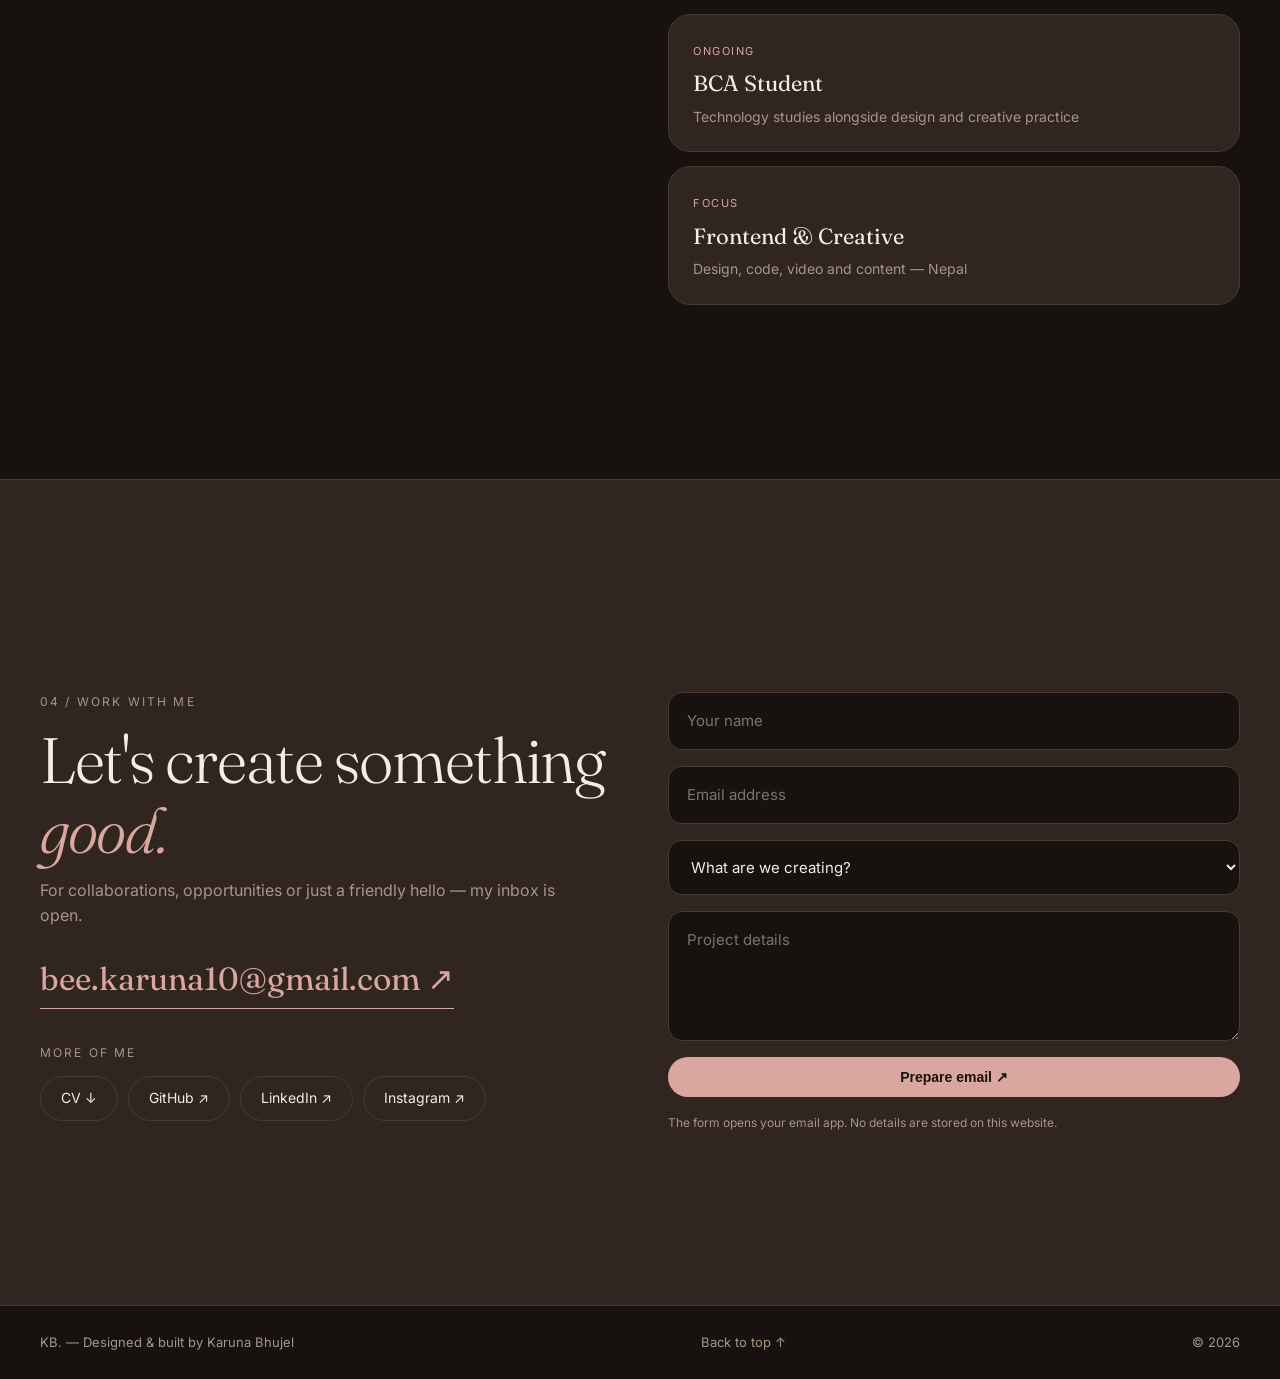
==== commit c6662ce6: "Add files via upload" ====
--- a/index.html
+++ b/index.html
@@ -479,5 +479,4 @@
 });
 </script>
 </body>
-</html>
-this is index.html put this photo on the pace of header where K is shown+</html>
